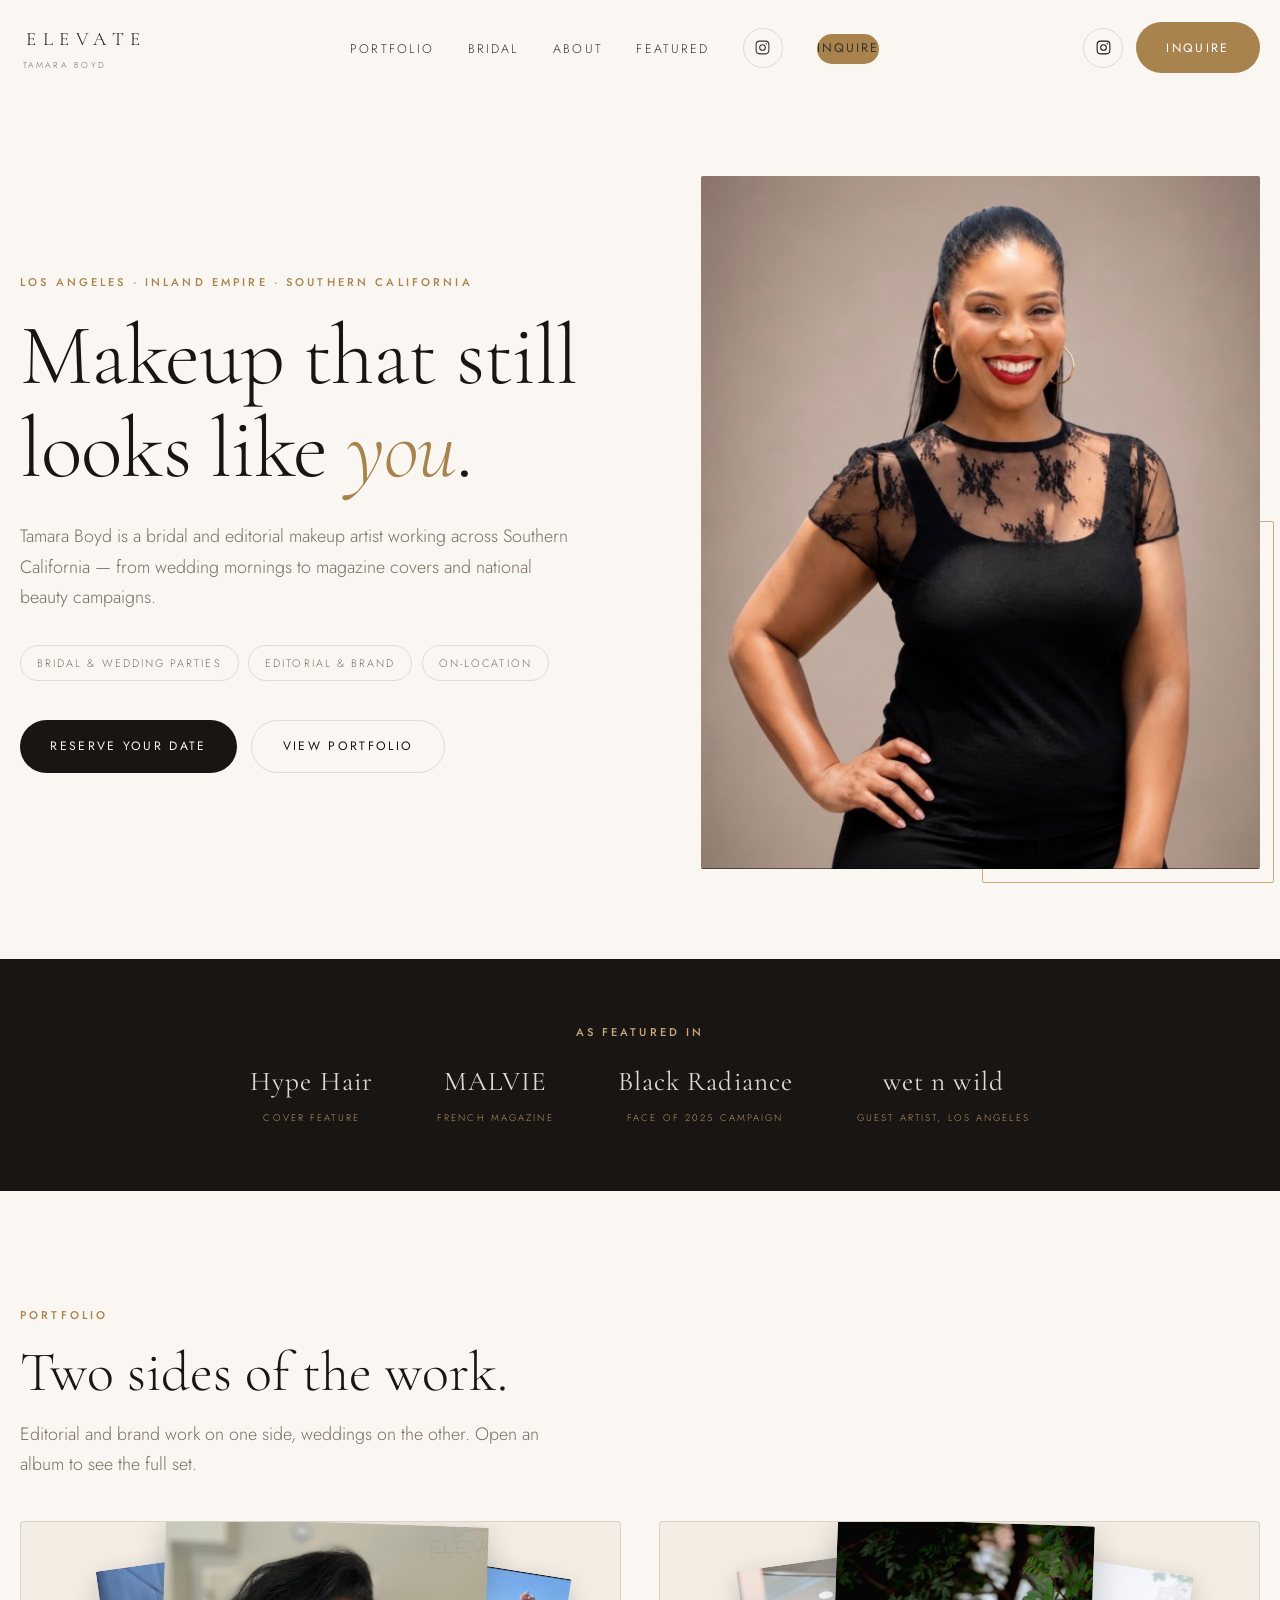
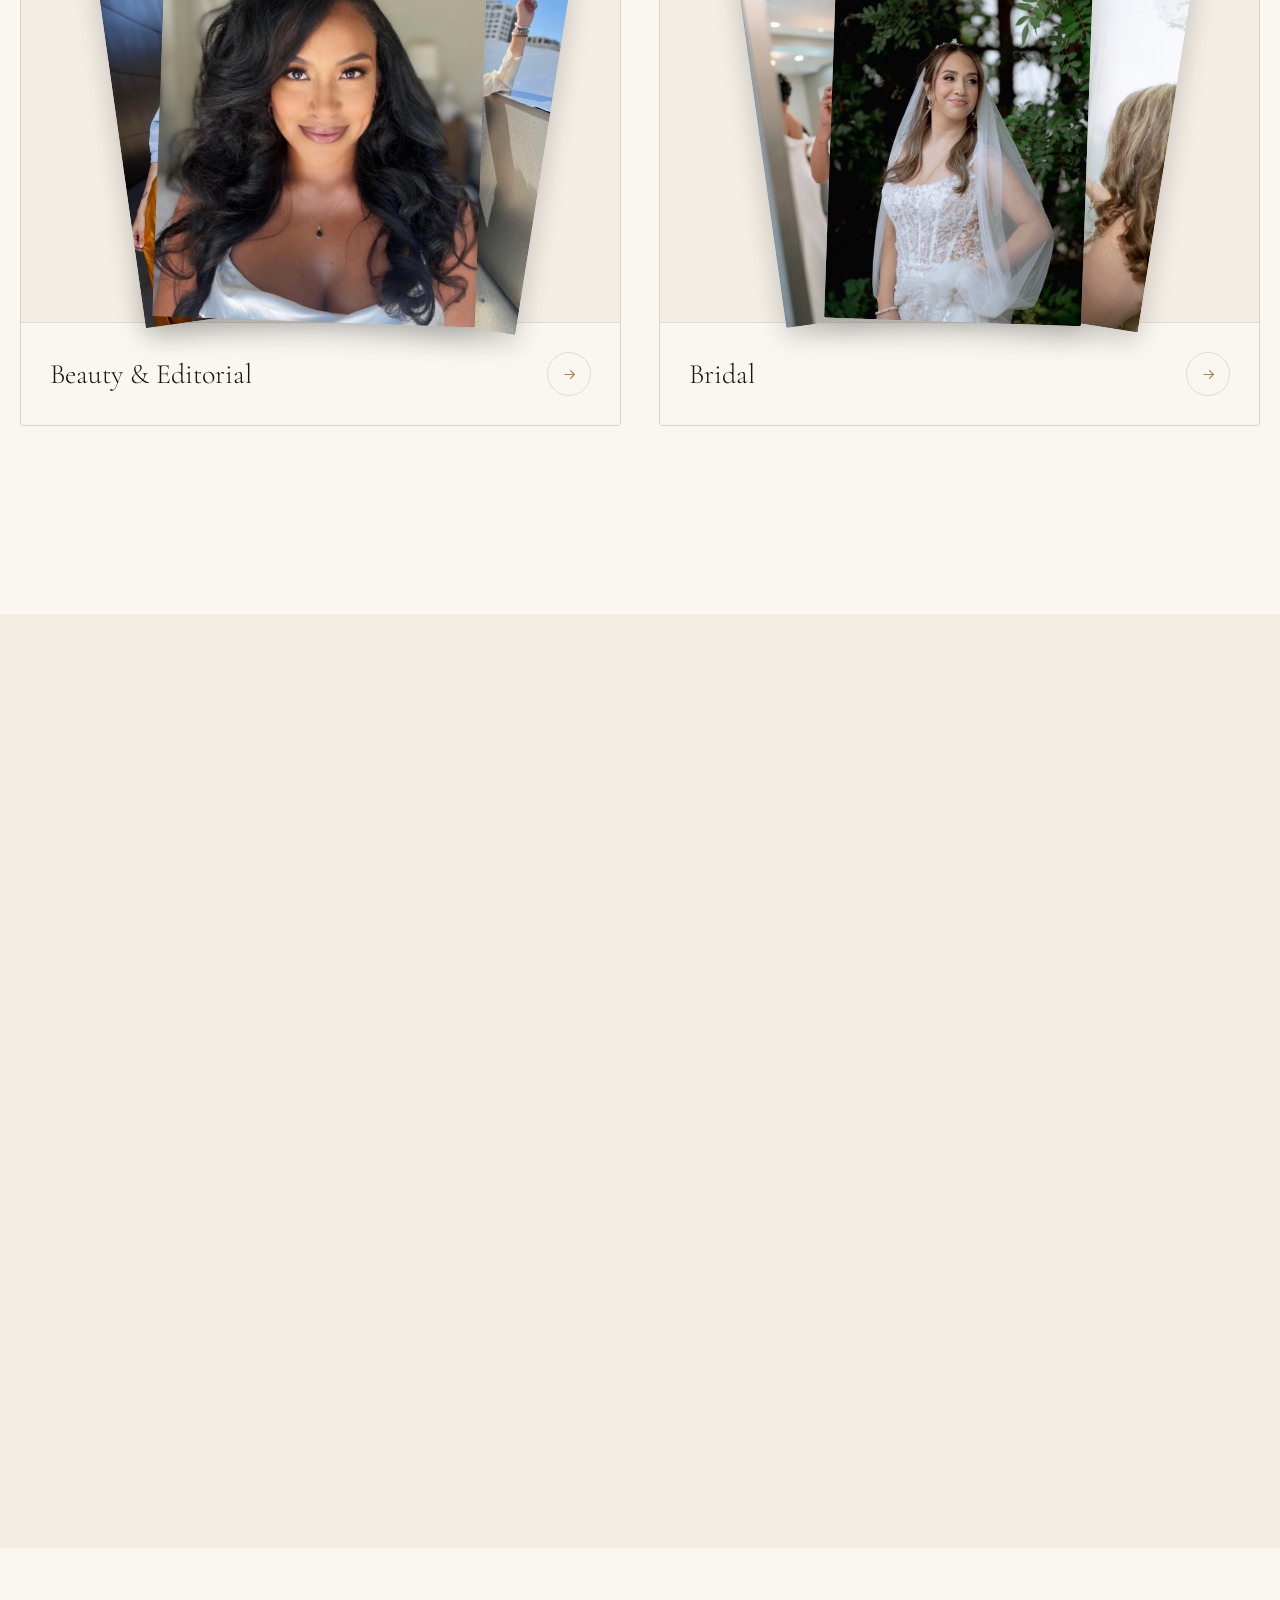
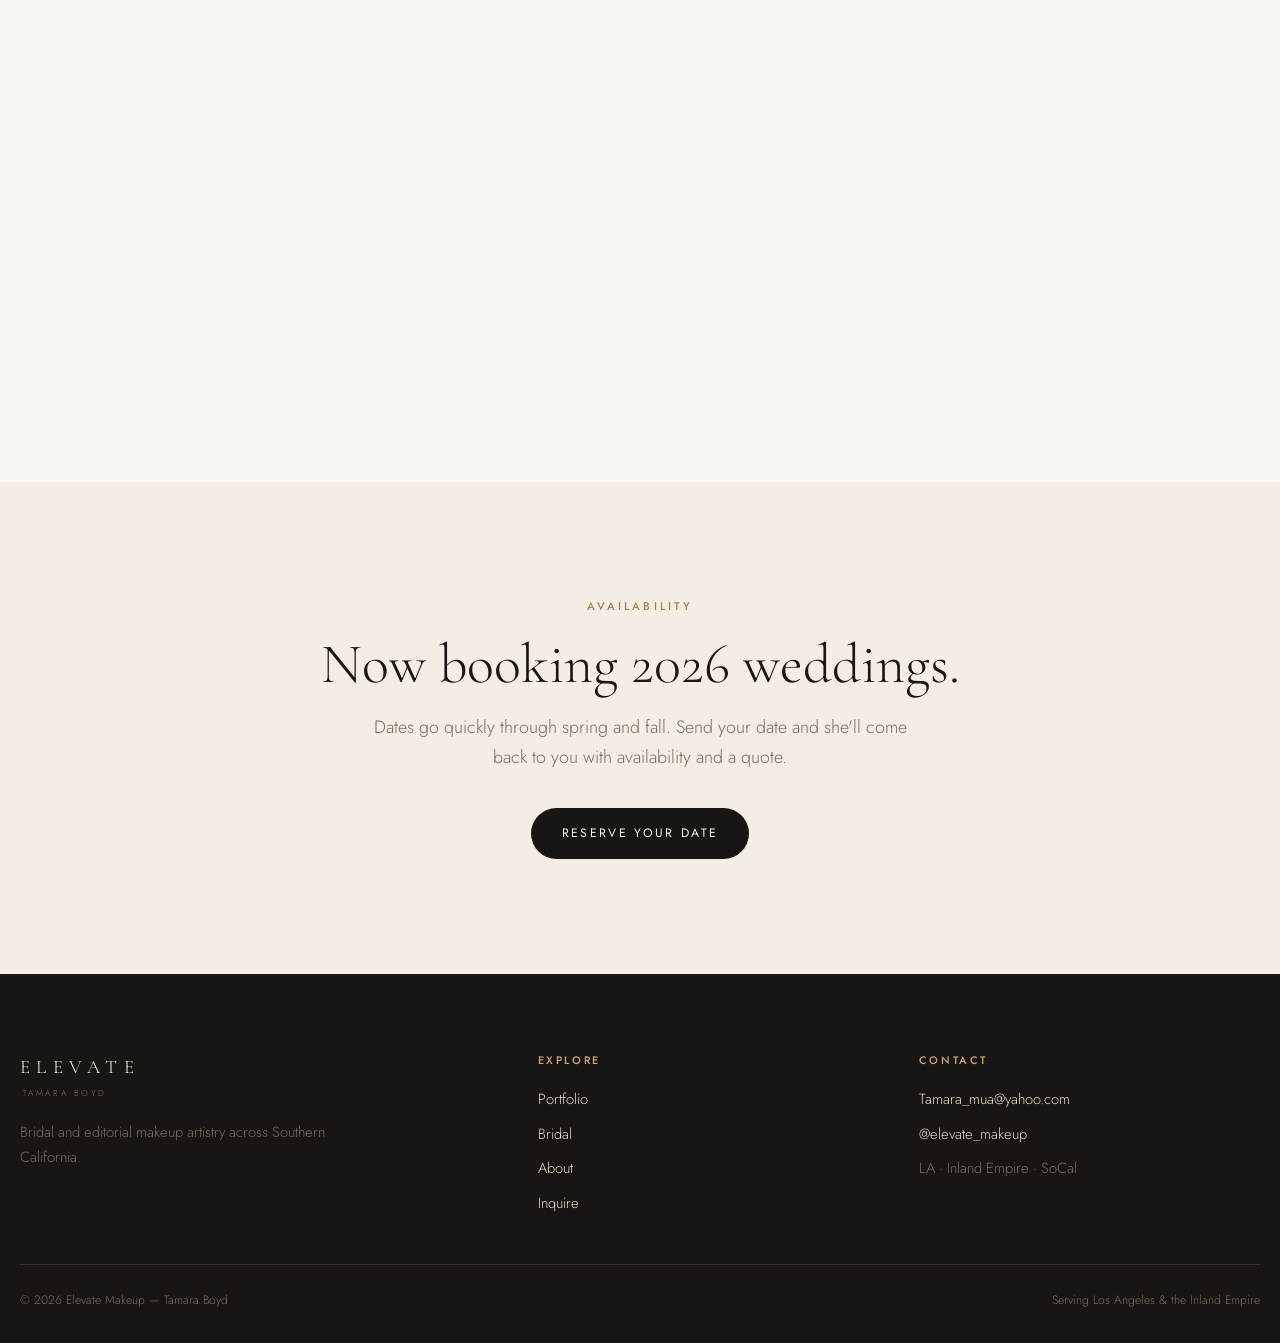
==== docs/index.html @ 7762c219 "Add files via upload" ====
<!DOCTYPE html>
<html lang="en">
<head>
<meta charset="utf-8">
<meta name="viewport" content="width=device-width,initial-scale=1">
<title>Elevate Makeup | Tamara Boyd — Los Angeles & Inland Empire Makeup Artist</title>
<meta name="description" content="Tamara Boyd is a bridal and editorial makeup artist serving Los Angeles, the Inland Empire and Southern California. Featured in Hype Hair and MALVIE. Now booking 2026 brides.">
<link rel="canonical" href="https://elevatemakeup.com/">
<meta property="og:title" content="Elevate Makeup | Tamara Boyd — LA & Inland Empire Makeup Artist">
<meta property="og:description" content="Bridal and editorial makeup across Southern California. Featured in Hype Hair and MALVIE.">
<meta property="og:type" content="website">
<link rel="preconnect" href="https://fonts.googleapis.com">
<link rel="preconnect" href="https://fonts.gstatic.com" crossorigin>
<link href="https://fonts.googleapis.com/css2?family=Cormorant+Garamond:ital,wght@0,300;0,400;1,300;1,400&family=Jost:wght@300;400;500&display=swap" rel="stylesheet">
<link rel="stylesheet" href="assets/styles.css">
<script type="application/ld+json">
{"@context":"https://schema.org","@type":"BeautySalon","name":"Elevate Makeup — Tamara Boyd",
"description":"Bridal and editorial makeup artist serving Los Angeles, the Inland Empire and Southern California.",
"email":"Tamara_mua@yahoo.com",
"areaServed":["Los Angeles","Inland Empire","Orange County","Southern California"],
"sameAs":["https://www.instagram.com/elevate_makeup/"]}
</script>
</head>
<body>

<!-- brush sweeps a circle, then lifts -->
<div id="loader">
  <div class="brush-wrap">
    <svg viewBox="0 0 100 100" aria-hidden="true">
      <circle class="ring-bg" cx="50" cy="50" r="49"></circle>
      <circle class="ring-fg" cx="50" cy="50" r="49"></circle>
    </svg>
    <div class="brush-orbit">
      <svg class="brush" viewBox="0 0 24 64" fill="none" aria-hidden="true">
        <path d="M12 2c3 4 4.6 8 4.6 12 0 3.4-2 5.6-4.6 5.6S7.4 17.4 7.4 14C7.4 10 9 6 12 2z" fill="#A9834E"/>
        <rect x="9.2" y="19" width="5.6" height="6" rx="1" fill="#191512"/>
        <rect x="10" y="25" width="4" height="34" rx="2" fill="#C3B2A0"/>
      </svg>
    </div>
    <div class="loader-word">ELEVATE</div>
  </div>
</div>

<header>
  <div class="wrap nav">
    <a class="brand" href="index.html">Elevate<span>Tamara Boyd</span></a>
    <ul class="nav-links" id="navlinks">
      <li><a href="#work">Portfolio</a></li>
      <li><a href="bridal.html">Bridal</a></li>
      <li><a href="#about">About</a></li>
      <li><a href="#featured">Featured</a></li>
      <li><a class="ig" href="https://www.instagram.com/elevate_makeup/" target="_blank" rel="noopener" aria-label="Instagram — see her reels and latest work">
        <svg width="17" height="17" viewBox="0 0 24 24" stroke-width="1.5"><rect x="3" y="3" width="18" height="18" rx="5"/><circle cx="12" cy="12" r="4"/><circle cx="17.3" cy="6.7" r="1" fill="currentColor" stroke="none"/></svg>
      </a></li>
      <li><a class="btn btn-gold" href="#" data-inquire="">Inquire</a></li>
    </ul>
    <div class="nav-right">
      <a class="ig" href="https://www.instagram.com/elevate_makeup/" target="_blank" rel="noopener" aria-label="Instagram — see her reels and latest work">
        <svg width="17" height="17" viewBox="0 0 24 24" stroke-width="1.5"><rect x="3" y="3" width="18" height="18" rx="5"/><circle cx="12" cy="12" r="4"/><circle cx="17.3" cy="6.7" r="1" fill="currentColor" stroke="none"/></svg>
      </a>
      <a class="btn btn-gold" href="#" data-inquire="">Inquire</a>
    </div>
    <button class="burger" id="burger" aria-label="Menu"><i></i><i></i><i></i></button>
  </div>
</header>

<main>

<section class="hero">
  <div class="wrap hero-grid">
    <div class="rv">
      <p class="eyebrow">Los Angeles · Inland Empire · Southern California</p>
      <h1>Makeup that still<br>looks like <em>you</em>.</h1>
      <p class="lede">Tamara Boyd is a bridal and editorial makeup artist working across
      Southern California — from wedding mornings to magazine covers and national
      beauty campaigns.</p>
      <div class="hero-meta">
        <span class="tag">Bridal &amp; Wedding Parties</span>
        <span class="tag">Editorial &amp; Brand</span>
        <span class="tag">On-Location</span>
      </div>
      <div class="hero-cta">
        <a class="btn" href="#" data-inquire="">Reserve Your Date</a>
        <a class="btn btn-ghost" href="#work">View Portfolio</a>
      </div>
    </div>
    <div class="hero-photo rv">
      <img src="assets/img/tamara.jpg" alt="Tamara Boyd, makeup artist — Los Angeles and Inland Empire">
    </div>
  </div>
</section>

<section class="featured" id="featured">
  <div class="wrap">
    <p class="eyebrow">As Featured In</p>
    <div class="press">
      <div class="press-item"><b>Hype Hair</b><small>Cover Feature</small></div>
      <div class="press-item"><b>MALVIE</b><small>French Magazine</small></div>
      <div class="press-item"><b>Black Radiance</b><small>Face of 2025 Campaign</small></div>
      <div class="press-item"><b>wet n wild</b><small>Guest Artist, Los Angeles</small></div>
    </div>
  </div>
</section>

<section id="work">
  <div class="wrap">
    <p class="eyebrow rv">Portfolio</p>
    <h2 class="rv" style="margin-bottom:1rem">Two sides of the work.</h2>
    <p class="lede rv" style="margin-bottom:2.6rem">Editorial and brand work on one side,
    weddings on the other. Open an album to see the full set.</p>

    <div class="album-cards">
      <a class="album-card rv" data-album="beauty" href="work-beauty.html">
        <div class="fan"></div>
        <div class="album-meta">
          <h3>Beauty &amp; Editorial</h3>
          <span class="album-go">
            <svg width="17" height="17" viewBox="0 0 24 24" fill="none" stroke="currentColor" stroke-width="1.5"><path d="M5 12h14M13 6l6 6-6 6"/></svg>
          </span>
        </div>
      </a>
      <a class="album-card rv" data-album="bridal" href="work-bridal.html">
        <div class="fan"></div>
        <div class="album-meta">
          <h3>Bridal</h3>
          <span class="album-go">
            <svg width="17" height="17" viewBox="0 0 24 24" fill="none" stroke="currentColor" stroke-width="1.5"><path d="M5 12h14M13 6l6 6-6 6"/></svg>
          </span>
        </div>
      </a>
    </div>

    <p class="rv" style="margin-top:2rem;font-size:.86rem;color:var(--muted)">
      More of her day-to-day work, including reels, lives on
      <a href="https://www.instagram.com/elevate_makeup/" target="_blank" rel="noopener" style="color:var(--gold)">@elevate_makeup</a>.
    </p>
  </div>
</section>

<section id="about" style="background:var(--paper)">
  <div class="wrap about-grid">
    <img class="rv" src="assets/img/ed-01.jpg" alt="Tamara Boyd working on set in Los Angeles">
    <div class="rv">
      <p class="eyebrow">About Tamara</p>
      <h2 style="margin-bottom:1.4rem">Twenty years of faces,<br>and still counting.</h2>
      <p>Tamara Boyd has built her career in two worlds at once — the quiet intensity of a
      wedding morning, and the pace of a national beauty set. That range is the point.
      A bride gets an artist who has worked under studio lights for brands that
      photograph skin for a living.</p>
      <p>Her work has appeared on the cover of <em>Hype Hair</em>, across two editorials in
      <em>MALVIE French Magazine</em>, and in the Black Radiance Face of 2025 campaign.
      She works on location throughout Los Angeles, the Inland Empire and the wider
      Southern California area.</p>
      <div class="stat-row">
        <div class="stat"><b>3</b><span>Magazine Features</span></div>
        <div class="stat"><b>SoCal</b><span>On-Location</span></div>
        <div class="stat"><b>2026</b><span>Now Booking</span></div>
      </div>
    </div>
  </div>
</section>

<section>
  <div class="wrap">
    <p class="eyebrow rv">How It Works</p>
    <h2 class="rv" style="margin-bottom:3rem">Simple from the first message.</h2>
    <div class="steps">
      <div class="step rv"><b>01</b><h3>Reserve your date</h3>
        <p>Tell her the date, the location and how many faces. Takes about a minute.</p></div>
      <div class="step rv"><b>02</b><h3>Get a custom quote</h3>
        <p>Every booking is priced to the day — party size, start time and travel all matter.</p></div>
      <div class="step rv"><b>03</b><h3>Lock it in</h3>
        <p>A signed agreement and deposit hold the date. Trials are booked separately.</p></div>
    </div>
  </div>
</section>

<section class="band">
  <div class="wrap">
    <p class="eyebrow rv">Availability</p>
    <h2 class="rv">Now booking 2026 weddings.</h2>
    <p class="lede rv">Dates go quickly through spring and fall. Send your date and
    she'll come back to you with availability and a quote.</p>
    <a class="btn rv" href="#" data-inquire="">Reserve Your Date</a>
  </div>
</section>

</main>

<footer>
  <div class="wrap">
    <div class="foot">
      <div>
        <a class="brand" href="index.html">Elevate<span>Tamara Boyd</span></a>
        <p style="color:var(--muted);margin-top:1.2rem;max-width:34ch;font-size:.92rem">
          Bridal and editorial makeup artistry across Southern California.</p>
      </div>
      <div>
        <h4>Explore</h4>
        <ul>
          <li><a href="#work">Portfolio</a></li>
          <li><a href="bridal.html">Bridal</a></li>
          <li><a href="#about">About</a></li>
          <li><a href="#" data-inquire="">Inquire</a></li>
        </ul>
      </div>
      <div>
        <h4>Contact</h4>
        <ul>
          <li><a href="mailto:Tamara_mua@yahoo.com">Tamara_mua@yahoo.com</a></li>
          <li><a href="https://www.instagram.com/elevate_makeup/" target="_blank" rel="noopener">@elevate_makeup</a></li>
          <li style="color:var(--muted)">LA · Inland Empire · SoCal</li>
        </ul>
      </div>
    </div>
    <div class="foot-base">
      <span>&copy; <span id="yr"></span> Elevate Makeup — Tamara Boyd</span>
      <span>Serving Los Angeles &amp; the Inland Empire</span>
    </div>
  </div>
</footer>

<!-- ---------------------------------------------- inquiry -->
<div class="modal" id="inq" role="dialog" aria-label="Inquiry">
  <div class="modal-bg" id="inq-bg"></div>
  <div class="modal-card">
    <button class="modal-x" id="inq-x" aria-label="Close">
      <svg width="16" height="16" viewBox="0 0 24 24" fill="none" stroke="currentColor" stroke-width="1.6"><path d="M18 6 6 18M6 6l12 12"/></svg>
    </button>

    <div class="inq-step" data-step="1">
      <div class="step-tag">Step 1 of 2<i></i></div>
      <h2>Reserve your date.</h2>
      <p class="lede">Tell her what you need and when. She'll come back with availability
      and a quote built for your day.</p>

      <div class="field">
        <label>
          <svg width="14" height="14" viewBox="0 0 24 24" fill="none" stroke-width="1.6"><path d="M12 3l2.2 5.6L20 9.8l-4 4.1.9 5.9L12 17l-4.9 2.8.9-5.9-4-4.1 5.8-1.2z"/></svg>
          What are we creating?
        </label>
        <div class="chips-grid" id="svc">
          <button class="chip-card" data-v="Bridal"><b>Bridal</b><small>Just the bride</small></button>
          <button class="chip-card" data-v="Bridal Party"><b>Bridal Party</b><small>Bride + party</small></button>
          <button class="chip-card" data-v="Editorial / Brand"><b>Editorial</b><small>Brand or campaign</small></button>
          <button class="chip-card" data-v="Photoshoot"><b>Photoshoot</b><small>Portrait or headshot</small></button>
          <button class="chip-card" data-v="Event"><b>Event</b><small>Special occasion</small></button>
          <button class="chip-card" data-v="Lesson"><b>Lesson</b><small>One-on-one</small></button>
        </div>
        <div class="err" id="e1">Pick one so she knows what to quote.</div>
      </div>

      <div class="field">
        <label>
          <svg width="14" height="14" viewBox="0 0 24 24" fill="none" stroke-width="1.6"><circle cx="9" cy="8" r="3.2"/><path d="M3 20c0-3.3 2.7-5.5 6-5.5s6 2.2 6 5.5M17 11.5a3 3 0 100-6M18 20c0-2.3-.9-4-2.4-5"/></svg>
          How many faces?
        </label>
        <div class="chips" id="faces">
          <button class="chip" data-v="Just me">Just me</button>
          <button class="chip" data-v="2–3">2–3</button>
          <button class="chip" data-v="4–6">4–6</button>
          <button class="chip" data-v="7–10">7–10</button>
          <button class="chip" data-v="10+">10+</button>
        </div>
      </div>

      <div class="two field">
        <div>
          <span class="sub-label">Date</span>
          <input type="date" id="f-date">
        </div>
        <div>
          <span class="sub-label">Location or venue</span>
          <input type="text" id="f-where" placeholder="Riverside, CA">
        </div>
      </div>

      <button class="btn" id="inq-next">Continue to Details
        <svg width="15" height="15" viewBox="0 0 24 24" fill="none" stroke="currentColor" stroke-width="1.6"><path d="M5 12h14M13 6l6 6-6 6"/></svg>
      </button>
    </div>

    <div class="inq-step" data-step="2" hidden>
      <div class="step-tag">Step 2 of 2<i></i></div>
      <h2>How does she reach you?</h2>
      <p class="lede" id="recap" style="color:var(--gold)"></p>

      <div class="two field">
        <div><span class="sub-label">Your name</span><input type="text" id="f-name" placeholder="Jackie Alvarez"></div>
        <div><span class="sub-label">Email</span><input type="email" id="f-email" placeholder="you@email.com"></div>
      </div>
      <div class="two field">
        <div><span class="sub-label">Phone</span><input type="tel" id="f-phone" placeholder="Best number to reach you"></div>
        <div><span class="sub-label">How'd you find her?</span><input type="text" id="f-src" placeholder="Instagram, a friend, Google…"></div>
      </div>
      <div class="field">
        <span class="sub-label">Anything else she should know?</span>
        <textarea id="f-msg" placeholder="Getting-ready location, start time, the look you're after…"></textarea>
      </div>
      <div class="err" id="e2">Name and email, then she can get back to you.</div>
      <div class="modal-foot">
        <button class="btn btn-ghost" id="inq-back">Back</button>
        <button class="btn" id="inq-send">Send Inquiry
          <svg width="15" height="15" viewBox="0 0 24 24" fill="none" stroke="currentColor" stroke-width="1.6"><path d="M22 2 11 13M22 2l-7 20-4-9-9-4z"/></svg>
        </button>
      </div>
    </div>

    <div class="inq-step sent" data-step="3" hidden>
      <svg width="46" height="46" viewBox="0 0 24 24" fill="none" stroke-width="1.2"><circle cx="12" cy="12" r="10"/><path d="M8 12.5l2.6 2.6L16 9.5"/></svg>
      <h2>On its way.</h2>
      <p class="lede" style="margin-inline:auto">Your email app should have opened with everything
      filled in — just hit send. If it didn't, write her at
      <a href="mailto:Tamara_mua@yahoo.com" style="color:var(--gold)">Tamara_mua@yahoo.com</a>.</p>
    </div>
  </div>
</div>

<script src="assets/app.js"></script>
</body>
</html>
---- docs/assets/styles.css ----
/* =========================================================
   ELEVATE MAKEUP — Tamara Boyd
   Warm neutral editorial. The photography is the loudest
   thing on the page; everything else stays quiet.
   ========================================================= */

:root{
  --cream:#FAF7F2;
  --paper:#F3EDE4;
  --sand:#E7DCCD;
  --taupe:#C3B2A0;
  --ink:#191512;
  --ink-soft:#3A322C;
  --muted:#7A6E63;
  --gold:#A9834E;
  --gold-soft:#C9A879;
  --line:rgba(25,21,18,.12);

  --serif:"Cormorant Garamond",Georgia,serif;
  --sans:"Jost","Helvetica Neue",Arial,sans-serif;

  --wrap:1240px;
  --ease:cubic-bezier(.22,.61,.36,1);
}

*{box-sizing:border-box}
html{scroll-behavior:smooth;-webkit-text-size-adjust:100%}
body{
  margin:0;background:var(--cream);color:var(--ink);
  font-family:var(--sans);font-weight:300;font-size:17px;line-height:1.7;
  -webkit-font-smoothing:antialiased;overflow-x:hidden;
}
body.locked{overflow:hidden}
img{max-width:100%;display:block}
a{color:inherit;text-decoration:none}
button{font-family:inherit;cursor:pointer;border:0;background:none;color:inherit}

.wrap{width:min(100% - 2.5rem,var(--wrap));margin-inline:auto}
.eyebrow{
  font-size:.7rem;letter-spacing:.28em;text-transform:uppercase;
  color:var(--gold);font-weight:500;margin:0 0 1.1rem;
}
h1,h2,h3{font-family:var(--serif);font-weight:300;line-height:1.08;margin:0}
h1{font-size:clamp(2.9rem,7vw,5.4rem);letter-spacing:-.01em}
h2{font-size:clamp(2.1rem,4.6vw,3.5rem)}
h3{font-size:clamp(1.3rem,2.2vw,1.75rem)}
p{margin:0 0 1.1rem;color:var(--ink-soft)}
.lede{font-size:1.12rem;color:var(--muted);max-width:56ch}
section{padding:clamp(4.5rem,9vw,8rem) 0}

/* ---------------------------------------------- brush loader */
#loader{
  position:fixed;inset:0;z-index:9999;background:var(--cream);
  display:grid;place-items:center;transition:opacity .7s var(--ease),visibility .7s;
}
#loader.done{opacity:0;visibility:hidden}
.brush-wrap{width:150px;height:150px;position:relative}
.brush-wrap svg{width:100%;height:100%;transform:rotate(-90deg)}
.ring-bg{fill:none;stroke:var(--sand);stroke-width:1.5}
.ring-fg{
  fill:none;stroke:var(--gold);stroke-width:1.5;stroke-linecap:round;
  stroke-dasharray:308;stroke-dashoffset:308;
  animation:sweep 1.9s var(--ease) forwards;
}
@keyframes sweep{to{stroke-dashoffset:0}}
/* the brush rides the tip of the arc as it draws */
.brush-orbit{
  position:absolute;inset:0;animation:orbit 1.9s var(--ease) forwards;
}
@keyframes orbit{from{transform:rotate(0)}to{transform:rotate(360deg)}}
.brush{
  position:absolute;top:-13px;left:50%;width:26px;margin-left:-13px;
  transform-origin:50% 88px;
}
.loader-word{
  position:absolute;inset:0;display:grid;place-items:center;
  font-family:var(--serif);font-size:1.05rem;letter-spacing:.42em;
  text-indent:.42em;color:var(--ink);opacity:0;
  animation:fadeIn .9s .5s var(--ease) forwards;
}
@keyframes fadeIn{to{opacity:1}}

/* ---------------------------------------------- nav */
header{
  position:fixed;inset:0 0 auto;z-index:900;
  padding:1.4rem 0;transition:background .4s,padding .4s,box-shadow .4s;
}
header.stuck{
  background:rgba(250,247,242,.93);backdrop-filter:blur(14px);
  padding:.85rem 0;box-shadow:0 1px 0 var(--line);
}
.nav{display:flex;align-items:center;justify-content:space-between;gap:2rem}
.brand{
  font-family:var(--serif);font-size:1.18rem;letter-spacing:.34em;
  text-indent:.34em;text-transform:uppercase;white-space:nowrap;
}
.brand span{display:block;font-family:var(--sans);font-size:.54rem;
  letter-spacing:.3em;text-indent:.3em;color:var(--muted);margin-top:.18rem}
.nav-links{display:flex;align-items:center;gap:2.1rem;list-style:none;margin:0;padding:0}
.nav-links a{
  font-size:.78rem;letter-spacing:.17em;text-transform:uppercase;color:var(--ink-soft);
  position:relative;padding:.25rem 0;transition:color .3s;
}
.nav-links a::after{
  content:"";position:absolute;left:0;bottom:0;width:0;height:1px;
  background:var(--gold);transition:width .35s var(--ease);
}
.nav-links a:hover{color:var(--gold)}
.nav-links a:hover::after{width:100%}

.btn{
  display:inline-flex;align-items:center;gap:.6rem;
  padding:.95rem 1.9rem;border-radius:999px;
  font-size:.76rem;letter-spacing:.19em;text-transform:uppercase;font-weight:400;
  background:var(--ink);color:var(--cream);
  transition:background .35s,transform .35s var(--ease),box-shadow .35s;
}
.btn:hover{background:var(--gold);transform:translateY(-2px);
  box-shadow:0 12px 28px rgba(169,131,78,.28)}
.btn-ghost{background:transparent;color:var(--ink);border:1px solid var(--line)}
.btn-ghost:hover{background:var(--ink);color:var(--cream);border-color:var(--ink)}
/* the nav Inquire disappeared against the cream header -- gold so it reads
   as the one thing to click up there */
.btn-gold{background:var(--gold);color:#fff}
.btn-gold:hover{background:var(--ink);color:var(--cream)}

.burger{display:none;width:44px;height:44px;position:relative;z-index:960}
.burger i{
  position:absolute;left:11px;width:22px;height:1.5px;background:var(--ink);
  transition:transform .4s var(--ease),opacity .25s;
}
.burger i:nth-child(1){top:17px}
.burger i:nth-child(2){top:23px}
.burger i:nth-child(3){top:29px}
.burger.open i:nth-child(1){transform:translateY(6px) rotate(45deg)}
.burger.open i:nth-child(2){opacity:0}
.burger.open i:nth-child(3){transform:translateY(-6px) rotate(-45deg)}

/* ---------------------------------------------- hero */
.hero{padding:clamp(8rem,15vw,11rem) 0 clamp(3.5rem,7vw,6rem);position:relative}
.hero-grid{display:grid;grid-template-columns:1.05fr .95fr;gap:clamp(2rem,5vw,4.5rem);align-items:center}
.hero h1{margin-bottom:1.6rem}
.hero h1 em{font-style:italic;color:var(--gold)}
.hero-meta{
  display:flex;flex-wrap:wrap;gap:.6rem;margin:2rem 0 2.4rem;
}
.tag{
  font-size:.68rem;letter-spacing:.19em;text-transform:uppercase;
  padding:.5rem 1rem;border:1px solid var(--line);border-radius:999px;color:var(--muted);
}
.hero-cta{display:flex;flex-wrap:wrap;gap:.9rem}
.hero-photo{position:relative}
/* no forced aspect-ratio -- a 4/5 box was cropping Tamara off her own hero */
.hero-photo img{width:100%;height:auto;display:block;border-radius:2px}
.hero-photo::after{
  content:"";position:absolute;inset:auto -14px -14px auto;width:52%;height:52%;
  border:1px solid var(--gold-soft);border-radius:2px;z-index:-1;
}
.ph{
  display:grid;place-items:center;background:var(--paper);
  border:1px dashed var(--taupe);aspect-ratio:4/5;
  color:var(--muted);font-size:.72rem;letter-spacing:.2em;text-transform:uppercase;
  text-align:center;padding:2rem;
}

/* ---------------------------------------------- featured strip */
.featured{background:var(--ink);color:var(--cream);padding:clamp(3rem,5vw,4.2rem) 0}
.featured .eyebrow{color:var(--gold-soft);text-align:center}
.press{
  display:flex;flex-wrap:wrap;align-items:center;justify-content:center;
  gap:clamp(1.8rem,5vw,4.5rem);
}
.press-item{text-align:center;opacity:.88;transition:opacity .3s}
.press-item:hover{opacity:1}
.press-item b{
  display:block;font-family:var(--serif);font-size:clamp(1.15rem,2.2vw,1.7rem);
  font-weight:400;letter-spacing:.04em;
}
.press-item small{
  display:block;font-size:.6rem;letter-spacing:.22em;text-transform:uppercase;
  color:var(--gold-soft);margin-top:.3rem;
}

/* ---------------------------------------------- albums
   Masonry, not a grid of forced 4:5 crops. Every frame keeps the shape it
   was shot in -- a full-length bride and a tight beauty close-up should not
   be squeezed into the same box. */
/* Two album cards. Each shows three real prints fanned out, uncropped, and
   opens the whole set. A single cover image always cropped somebody's head
   off, which is what kept looking wrong. */
.album-cards{display:grid;grid-template-columns:1fr 1fr;gap:clamp(1.2rem,3vw,2.6rem)}
.album-card{
  display:block;width:100%;text-align:left;padding:0;
  background:var(--paper);border:1px solid var(--line);border-radius:4px;
  overflow:hidden;cursor:pointer;transition:transform .5s var(--ease),box-shadow .5s var(--ease);
}
.album-card:hover{transform:translateY(-5px);box-shadow:0 24px 50px rgba(25,21,18,.13)}
.fan{
  position:relative;height:clamp(270px,32vw,400px);
  display:grid;place-items:center;padding:clamp(1.6rem,3vw,2.4rem) 0;
}
.fan img{
  position:absolute;height:100%;width:auto;border-radius:2px;
  box-shadow:0 10px 30px rgba(25,21,18,.22);
  transition:transform .6s var(--ease);background:#fff;
}
.fan img:nth-child(1){transform:rotate(-8deg) translateX(-30%) scale(.9);z-index:1}
.fan img:nth-child(2){transform:rotate(2deg) scale(1);z-index:3}
.fan img:nth-child(3){transform:rotate(9deg) translateX(30%) scale(.9);z-index:2}
.album-card:hover .fan img:nth-child(1){transform:rotate(-12deg) translateX(-46%) scale(.92)}
.album-card:hover .fan img:nth-child(2){transform:rotate(0deg) scale(1.04)}
.album-card:hover .fan img:nth-child(3){transform:rotate(13deg) translateX(46%) scale(.92)}
.album-meta{
  padding:clamp(1.2rem,2.4vw,1.8rem);border-top:1px solid var(--line);
  background:var(--cream);display:flex;align-items:center;justify-content:space-between;gap:1rem;
}
.album-meta h3{margin:0}
.album-go{
  flex:0 0 auto;width:44px;height:44px;border-radius:50%;display:grid;place-items:center;
  border:1px solid var(--line);color:var(--gold);transition:all .4s var(--ease);
}
.album-card:hover .album-go{background:var(--gold);color:#fff;border-color:var(--gold)}

/* gallery pages — her work laid out plainly. Nothing here is clickable;
   it's meant to read as a portfolio page, not a file browser. */
.masonry{column-count:3;column-gap:clamp(10px,1.4vw,18px)}
.masonry figure{
  break-inside:avoid;margin:0 0 clamp(10px,1.4vw,18px);
  border-radius:2px;overflow:hidden;background:var(--paper);
}
.masonry img{width:100%;height:auto;display:block}
.page-head{padding:clamp(8rem,14vw,10.5rem) 0 clamp(2rem,4vw,3rem)}
.back-link{
  display:inline-flex;align-items:center;gap:.55rem;margin-top:2rem;
  font-size:.74rem;letter-spacing:.19em;text-transform:uppercase;color:var(--muted);
  transition:color .3s;
}
.back-link:hover{color:var(--gold)}

/* instagram pill in the nav */
.ig{
  width:40px;height:40px;flex:0 0 auto;border-radius:50%;
  display:grid;place-items:center;border:1px solid var(--line);color:var(--ink);
  transition:all .35s var(--ease);
}
.ig:hover{background:var(--ink);color:var(--cream);border-color:var(--ink);transform:translateY(-2px)}
.ig svg{stroke:currentColor;fill:none}
.nav-right{display:flex;align-items:center;gap:.8rem}

/* ---------------------------------------------- about */
.about-grid{display:grid;grid-template-columns:.9fr 1.1fr;gap:clamp(2rem,5vw,4.5rem);align-items:center}
.about-grid img{width:100%;height:auto;display:block;border-radius:2px}
.stat-row{display:flex;gap:clamp(1.5rem,4vw,3rem);margin-top:2.2rem;flex-wrap:wrap}
.stat b{display:block;font-family:var(--serif);font-size:2.1rem;line-height:1;color:var(--gold)}
.stat span{font-size:.68rem;letter-spacing:.19em;text-transform:uppercase;color:var(--muted)}

/* ---------------------------------------------- steps */
.steps{display:grid;grid-template-columns:repeat(3,1fr);gap:clamp(1.5rem,3vw,2.6rem)}
.step{padding-top:1.6rem;border-top:1px solid var(--line)}
.step b{
  display:block;font-family:var(--serif);font-size:1.9rem;color:var(--gold-soft);
  line-height:1;margin-bottom:.7rem;
}
.step h3{margin-bottom:.5rem}
.step p{font-size:.95rem;margin:0}

.incl{display:grid;grid-template-columns:repeat(2,1fr);gap:1rem 2.4rem;list-style:none;padding:0;margin:0}
.incl li{
  display:flex;gap:.85rem;align-items:flex-start;padding-bottom:1rem;
  border-bottom:1px solid var(--line);color:var(--ink-soft);font-size:.98rem;
}
.incl svg{flex:0 0 auto;margin-top:.35rem;stroke:var(--gold)}

/* ---------------------------------------------- cta band */
.band{background:var(--paper);text-align:center}
.band h2{margin-bottom:1.1rem}
.band .lede{margin:0 auto 2.2rem}

/* ---------------------------------------------- footer */
footer{background:var(--ink);color:var(--sand);padding:clamp(3.5rem,6vw,5rem) 0 2rem}
.foot{display:grid;grid-template-columns:1.4fr 1fr 1fr;gap:2.5rem}
footer .brand{color:var(--cream)}
footer a:hover{color:var(--gold-soft)}
.foot h4{
  font-size:.68rem;letter-spacing:.24em;text-transform:uppercase;
  color:var(--gold-soft);margin:0 0 1.1rem;font-weight:500;
}
.foot ul{list-style:none;margin:0;padding:0;display:grid;gap:.6rem;font-size:.92rem}
.foot-base{
  margin-top:3rem;padding-top:1.6rem;border-top:1px solid rgba(250,247,242,.13);
  display:flex;justify-content:space-between;gap:1rem;flex-wrap:wrap;
  font-size:.76rem;color:var(--muted);
}

/* ---------------------------------------------- lightbox */
.lb{
  position:fixed;inset:0;z-index:1000;background:rgba(16,13,11,.97);
  opacity:0;visibility:hidden;transition:opacity .4s var(--ease),visibility .4s;
  display:grid;grid-template-rows:auto 1fr auto;
}
.lb.open{opacity:1;visibility:visible}
.lb-top{display:flex;justify-content:space-between;align-items:center;padding:1.4rem clamp(1rem,3vw,2.5rem);color:var(--sand)}
.lb-title{font-family:var(--serif);font-size:1.15rem;letter-spacing:.18em;text-transform:uppercase}
.lb-count{font-size:.78rem;letter-spacing:.16em;color:var(--muted)}
.lb-stage{position:relative;display:grid;place-items:center;padding:0 clamp(1rem,6vw,5rem);min-height:0}
.lb-stage img{max-width:100%;max-height:100%;object-fit:contain;border-radius:2px}
.lb-nav{
  position:absolute;top:50%;transform:translateY(-50%);
  width:52px;height:52px;border-radius:50%;display:grid;place-items:center;
  background:rgba(250,247,242,.1);color:var(--cream);transition:background .3s;
}
.lb-nav:hover{background:var(--gold)}
.lb-prev{left:clamp(.5rem,2vw,1.6rem)}
.lb-next{right:clamp(.5rem,2vw,1.6rem)}
.lb-close{width:44px;height:44px;border-radius:50%;display:grid;place-items:center;
  background:rgba(250,247,242,.1);color:var(--cream);transition:background .3s}
.lb-close:hover{background:var(--gold)}
.lb-film{display:flex;gap:.5rem;overflow-x:auto;padding:1.2rem clamp(1rem,3vw,2.5rem);scrollbar-width:none}
.lb-film::-webkit-scrollbar{display:none}
.lb-film img{
  width:62px;height:78px;object-fit:cover;opacity:.4;cursor:pointer;
  transition:opacity .3s;border-radius:2px;flex:0 0 auto;
}
.lb-film img.on{opacity:1;outline:1px solid var(--gold)}

/* ---------------------------------------------- inquiry modal */
.modal{
  position:fixed;inset:0;z-index:1100;display:grid;place-items:center;
  padding:1.2rem;opacity:0;visibility:hidden;transition:opacity .4s var(--ease),visibility .4s;
}
.modal.open{opacity:1;visibility:visible}
.modal-bg{position:absolute;inset:0;background:rgba(16,13,11,.6);backdrop-filter:blur(6px)}
.modal-card{
  position:relative;width:min(100%,640px);max-height:92vh;overflow-y:auto;
  background:var(--cream);border-radius:14px;padding:clamp(1.6rem,4vw,2.8rem);
  box-shadow:0 40px 90px rgba(16,13,11,.4);
  transform:translateY(18px) scale(.985);transition:transform .45s var(--ease);
}
.modal.open .modal-card{transform:none}
.modal-x{
  position:absolute;top:1.1rem;right:1.1rem;width:38px;height:38px;border-radius:50%;
  display:grid;place-items:center;background:var(--paper);transition:background .3s,transform .3s;
}
.modal-x:hover{background:var(--sand);transform:rotate(90deg)}
.step-tag{
  font-size:.66rem;letter-spacing:.26em;text-transform:uppercase;color:var(--gold);
  font-weight:500;margin-bottom:.9rem;display:flex;align-items:center;gap:.6rem;
}
.step-tag i{flex:1;height:1px;background:var(--line);max-width:70px}
.modal h2{font-size:clamp(1.7rem,3.4vw,2.4rem);margin-bottom:.6rem}
.modal .lede{font-size:.98rem;margin-bottom:1.8rem}

.field{margin-bottom:1.5rem}
.field > label{
  display:flex;align-items:center;gap:.55rem;
  font-size:.68rem;letter-spacing:.2em;text-transform:uppercase;
  color:var(--gold);font-weight:500;margin-bottom:.85rem;
}
.field > label svg{stroke:var(--gold)}

/* chip selectors — this is the part that replaces a boring <select> */
.chips{display:flex;flex-wrap:wrap;gap:.6rem}
.chip{
  padding:.72rem 1.15rem;border:1px solid var(--line);border-radius:999px;
  font-size:.83rem;color:var(--ink-soft);background:var(--cream);
  transition:all .3s var(--ease);
}
.chip:hover{border-color:var(--gold-soft);color:var(--ink)}
.chip.on{background:var(--ink);border-color:var(--ink);color:var(--cream)}

.chips-grid{display:grid;grid-template-columns:repeat(auto-fit,minmax(140px,1fr));gap:.6rem}
.chip-card{
  padding:1rem;border:1px solid var(--line);border-radius:10px;text-align:left;
  transition:all .3s var(--ease);background:var(--cream);
}
.chip-card:hover{border-color:var(--gold-soft);transform:translateY(-2px)}
.chip-card.on{border-color:var(--gold);background:#fff;box-shadow:0 8px 22px rgba(169,131,78,.14)}
.chip-card b{display:block;font-size:.92rem;font-weight:400;margin-bottom:.2rem}
.chip-card small{font-size:.72rem;color:var(--muted)}

input[type=text],input[type=email],input[type=tel],input[type=date],textarea{
  width:100%;padding:.9rem 1.05rem;border:1px solid var(--line);border-radius:9px;
  background:#fff;font-family:inherit;font-size:.95rem;color:var(--ink);
  transition:border-color .3s,box-shadow .3s;
}
input:focus,textarea:focus{
  outline:none;border-color:var(--gold-soft);box-shadow:0 0 0 3px rgba(169,131,78,.12);
}
textarea{resize:vertical;min-height:104px}
.two{display:grid;grid-template-columns:1fr 1fr;gap:1rem}
.sub-label{font-size:.8rem;color:var(--muted);margin-bottom:.4rem;display:block}
.modal .btn{width:100%;justify-content:center;padding:1.1rem}
.modal-foot{display:flex;gap:.8rem;margin-top:.4rem}
.modal-foot .btn-ghost{width:auto;flex:0 0 auto;padding:1.1rem 1.6rem}
.err{color:#B4453A;font-size:.82rem;margin-top:.6rem;display:none}
.err.show{display:block}
.sent{text-align:center;padding:2rem 0}
.sent svg{stroke:var(--gold);margin:0 auto 1.2rem}

/* ---------------------------------------------- reveal */
.rv{opacity:0;transform:translateY(26px);transition:opacity .9s var(--ease),transform .9s var(--ease)}
.rv.in{opacity:1;transform:none}

/* ---------------------------------------------- responsive */
@media(max-width:900px){
  .hero-grid,.about-grid,.foot{grid-template-columns:1fr}
  .hero-photo{order:-1;max-width:420px}
  .steps{grid-template-columns:1fr}
  .incl{grid-template-columns:1fr}
  .album-cards{grid-template-columns:1fr}
  .masonry{column-count:2}
  .two{grid-template-columns:1fr}
  .burger{display:block}
  .nav-links{
    position:fixed;inset:0;background:var(--cream);
    flex-direction:column;justify-content:center;gap:1.8rem;
    transform:translateX(100%);transition:transform .5s var(--ease);
    padding:5rem 2rem 2rem;overflow-y:auto;
  }
  .nav-links.open{transform:none}
  .nav-links a{font-size:1.05rem;letter-spacing:.14em}
  .nav-links .btn{margin-top:.6rem}
  /* the desktop cluster would otherwise sit under the burger */
  .nav-right{display:none}
}
@media(max-width:520px){
  body{font-size:16px}
  .lb-film img{width:48px;height:60px}
}
@media(prefers-reduced-motion:reduce){
  *{animation-duration:.01ms !important;transition-duration:.01ms !important}
  html{scroll-behavior:auto}
}
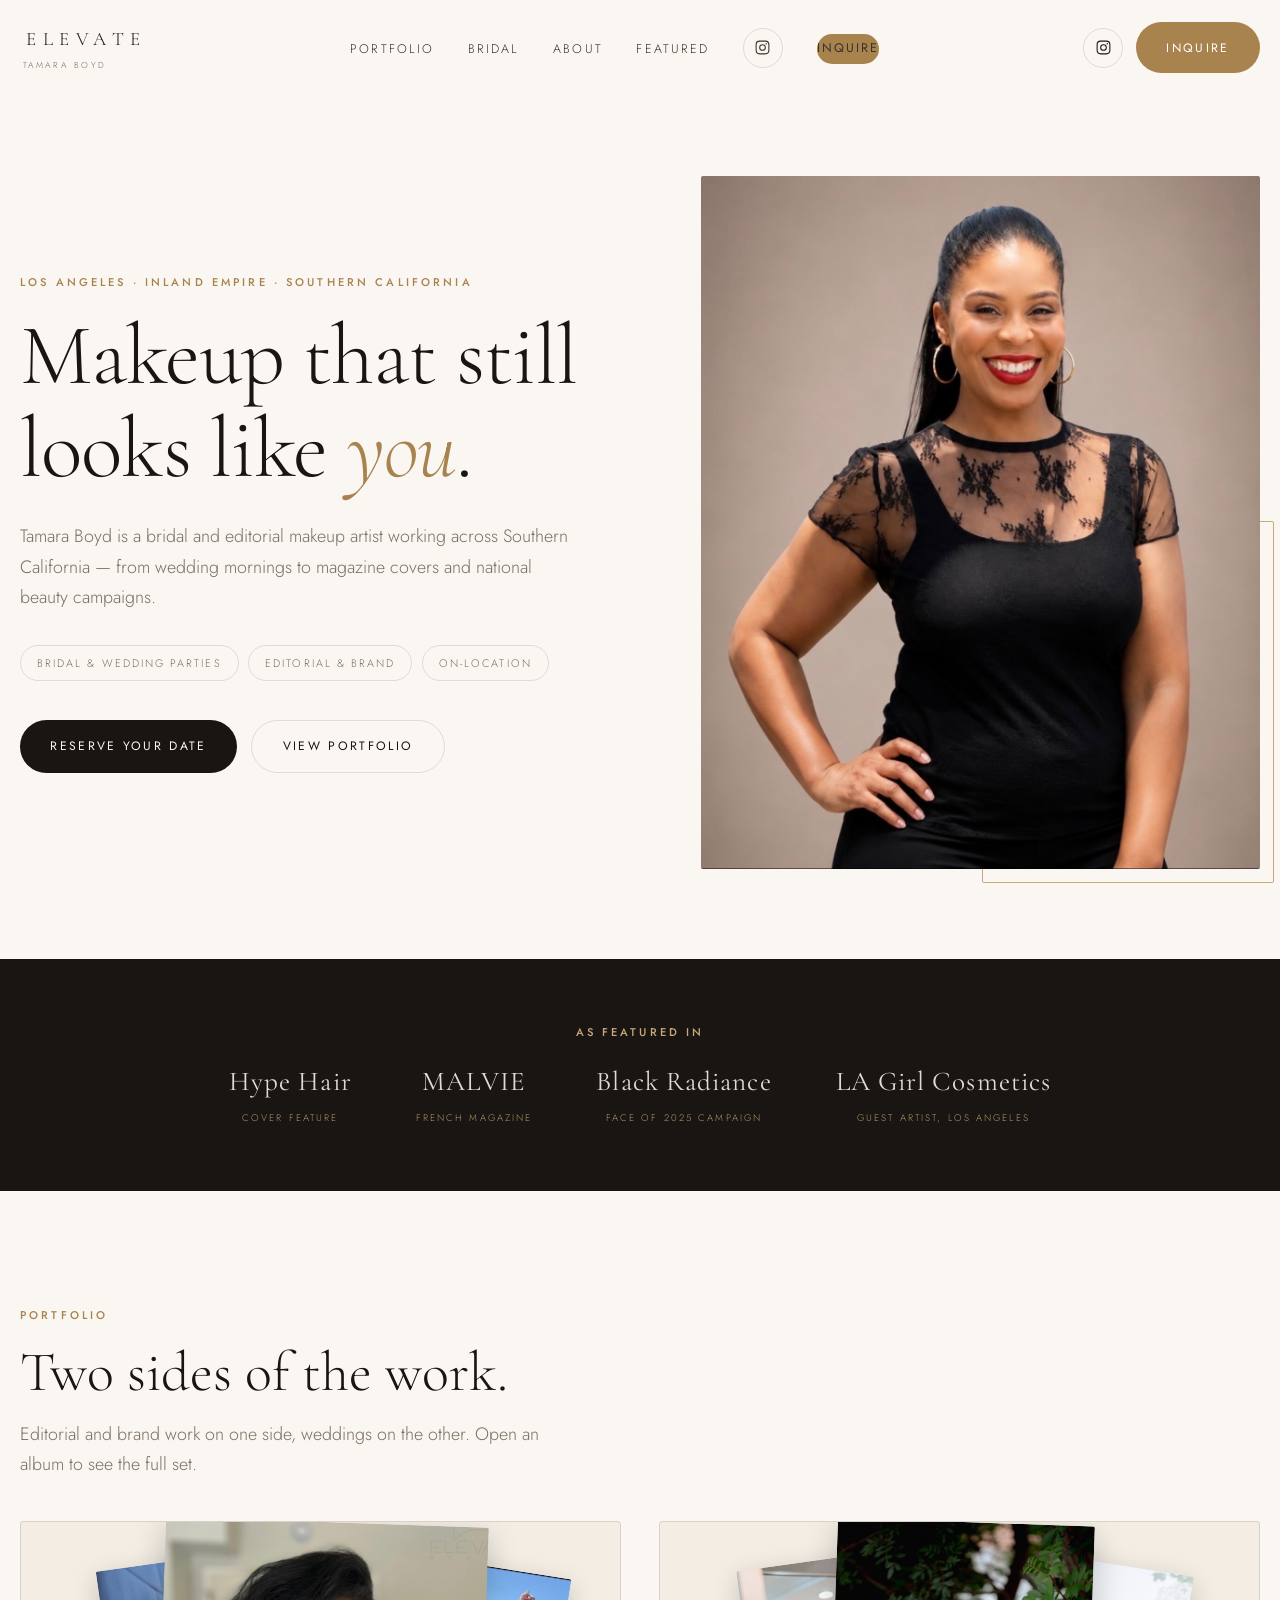
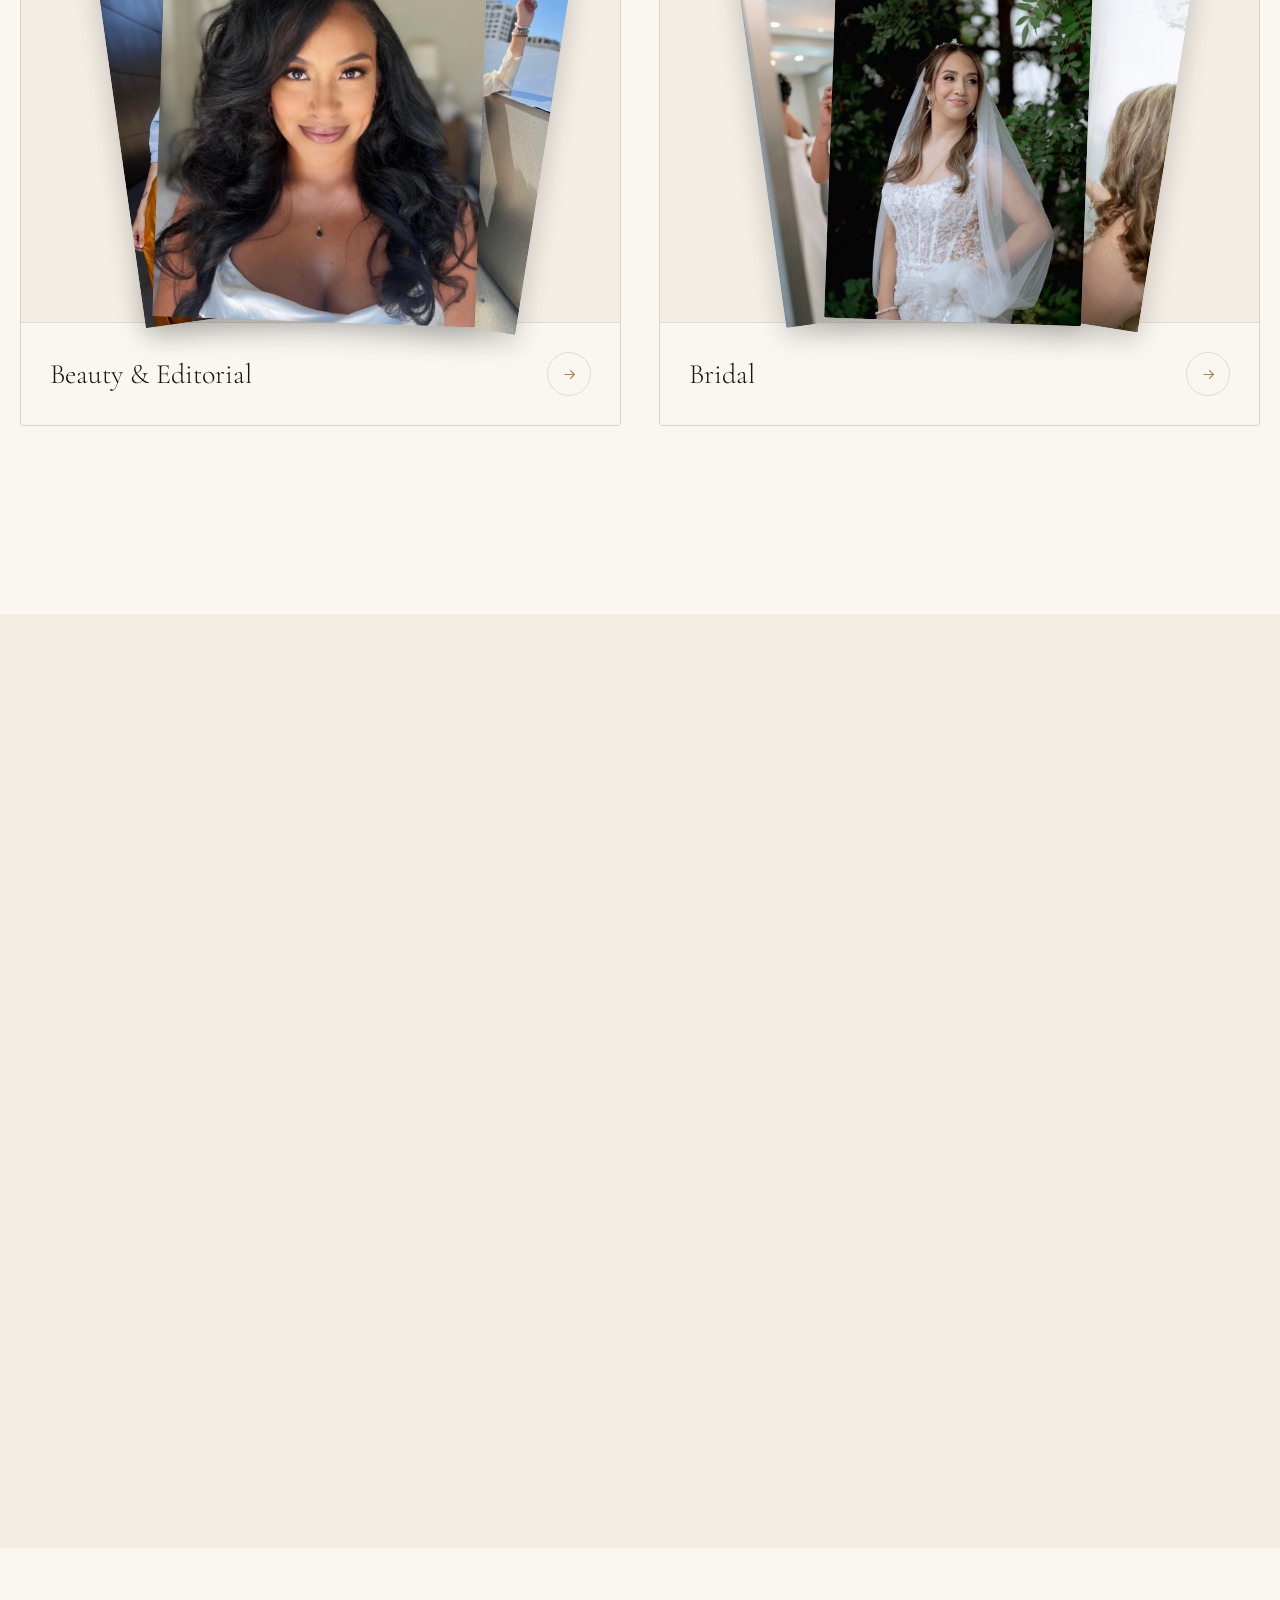
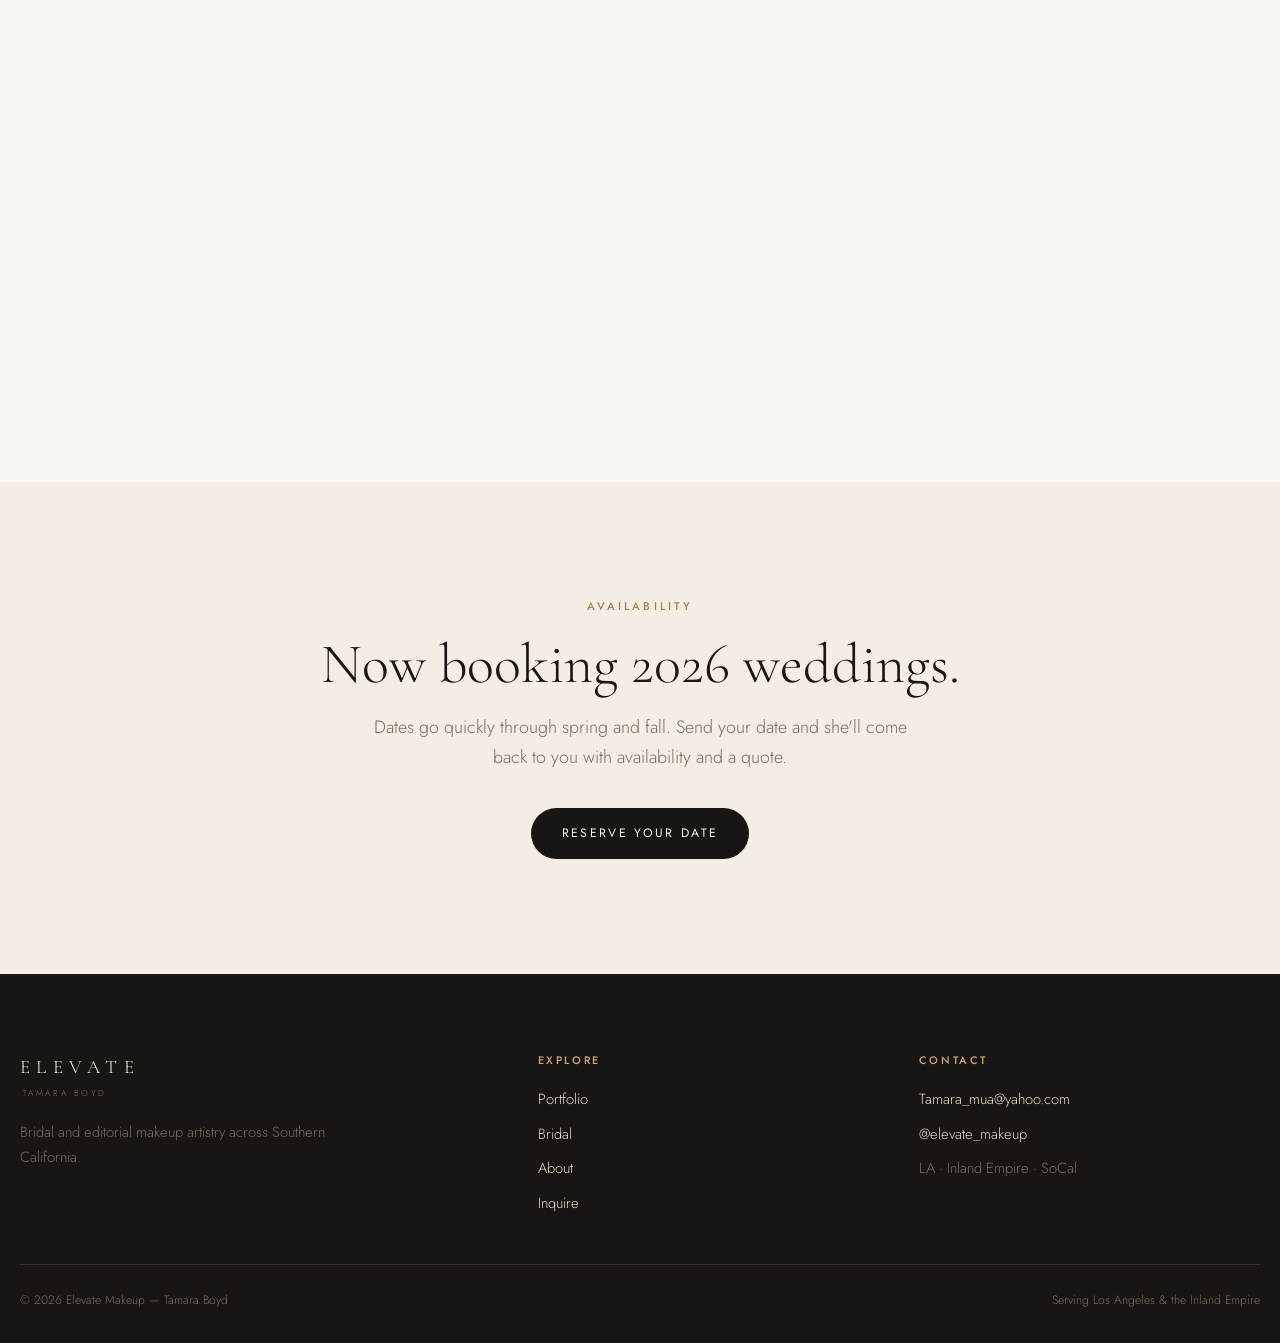
==== commit 90e7fec4: "Update press item from 'wet n wild' to 'LA Girl Cosmetics'" ====
--- a/docs/index.html
+++ b/docs/index.html
@@ -97,7 +97,7 @@
       <div class="press-item"><b>Hype Hair</b><small>Cover Feature</small></div>
       <div class="press-item"><b>MALVIE</b><small>French Magazine</small></div>
       <div class="press-item"><b>Black Radiance</b><small>Face of 2025 Campaign</small></div>
-      <div class="press-item"><b>wet n wild</b><small>Guest Artist, Los Angeles</small></div>
+      <div class="press-item"><b>LA Girl Cosmetics</b><small>Guest Artist, Los Angeles</small></div>
     </div>
   </div>
 </section>
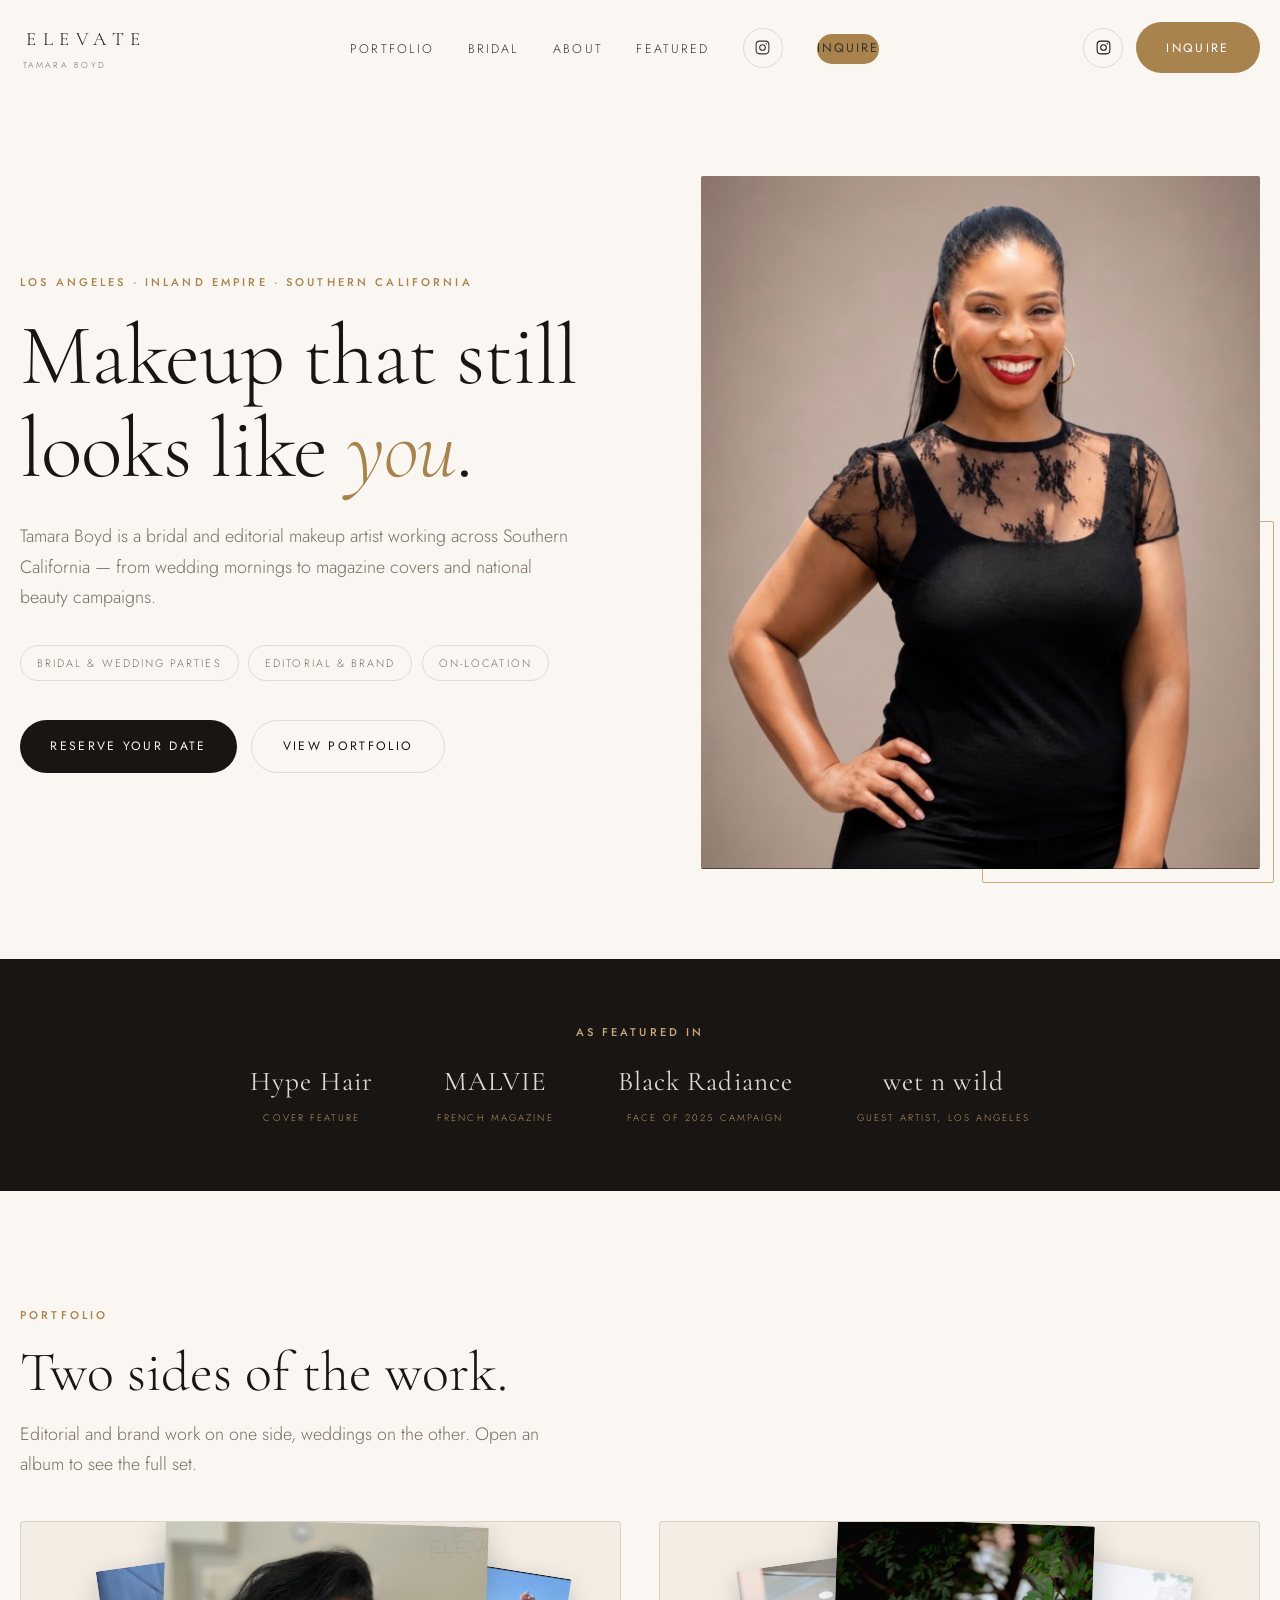
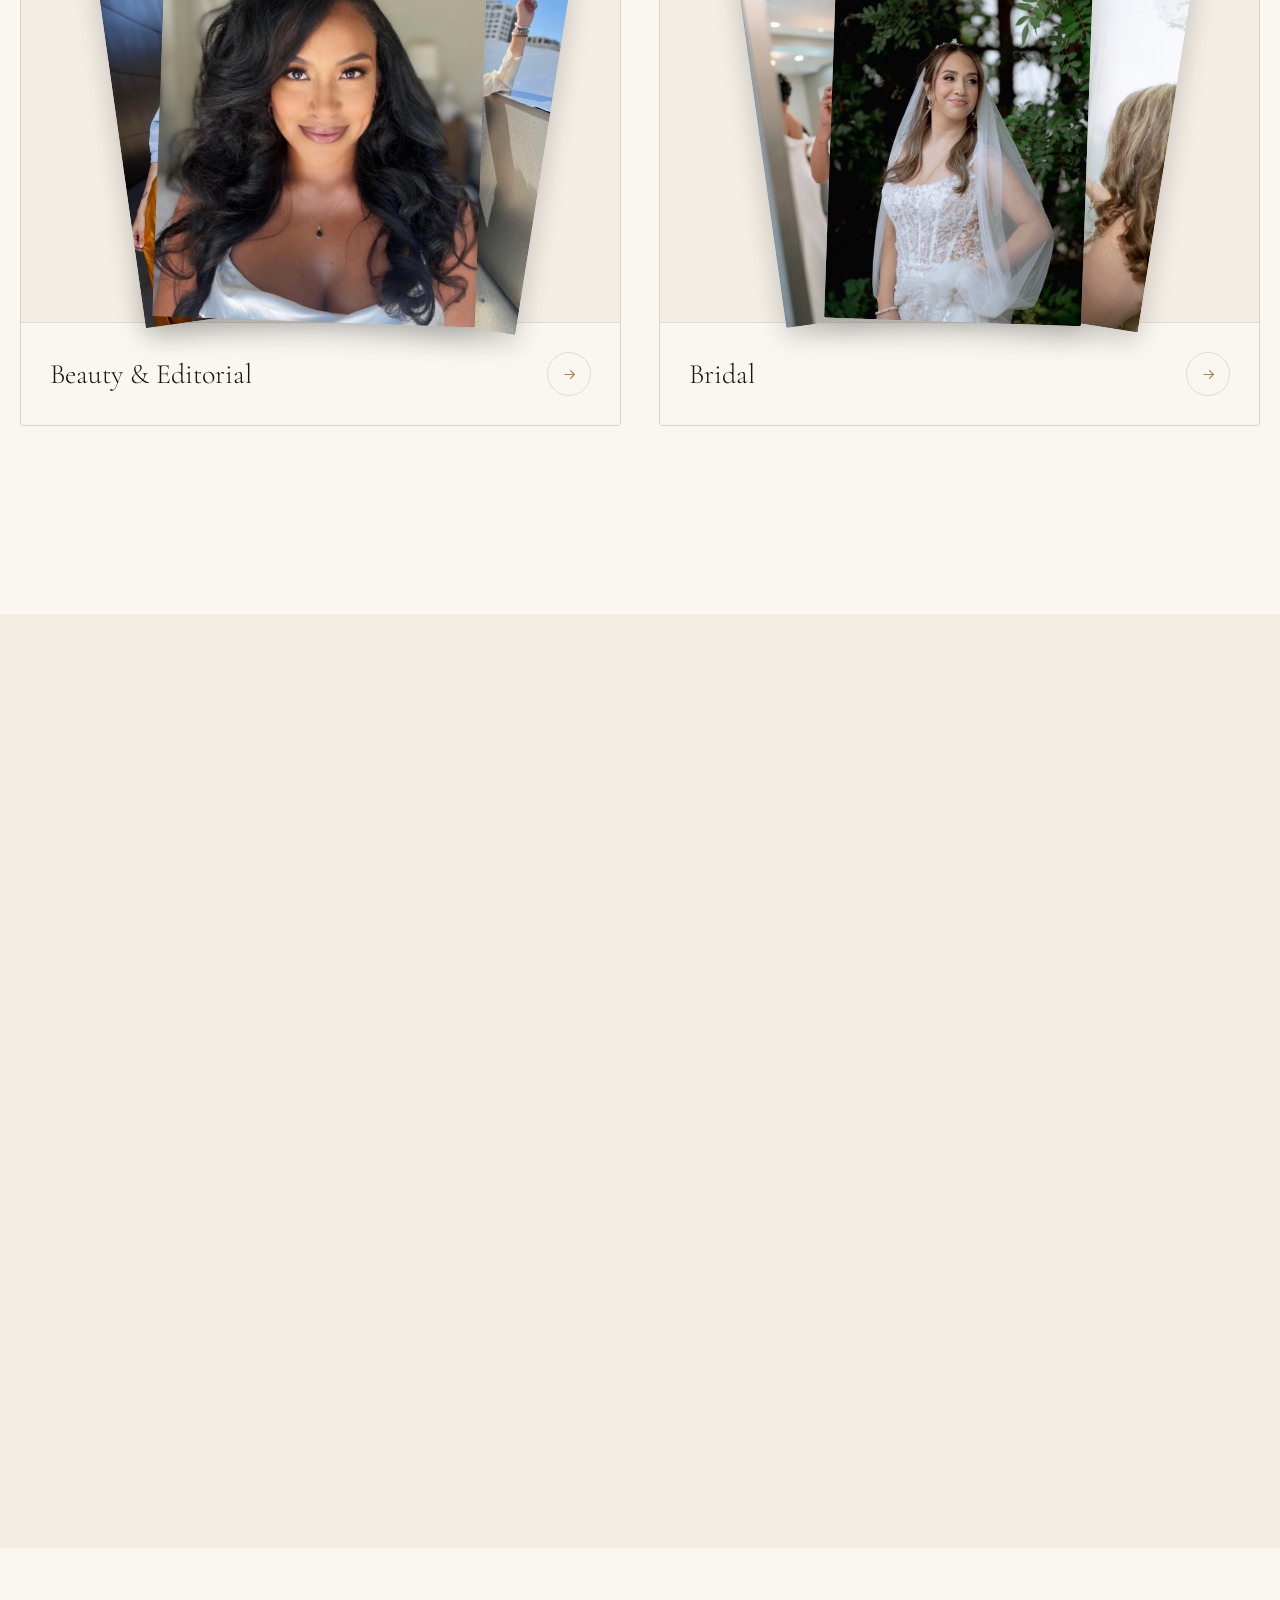
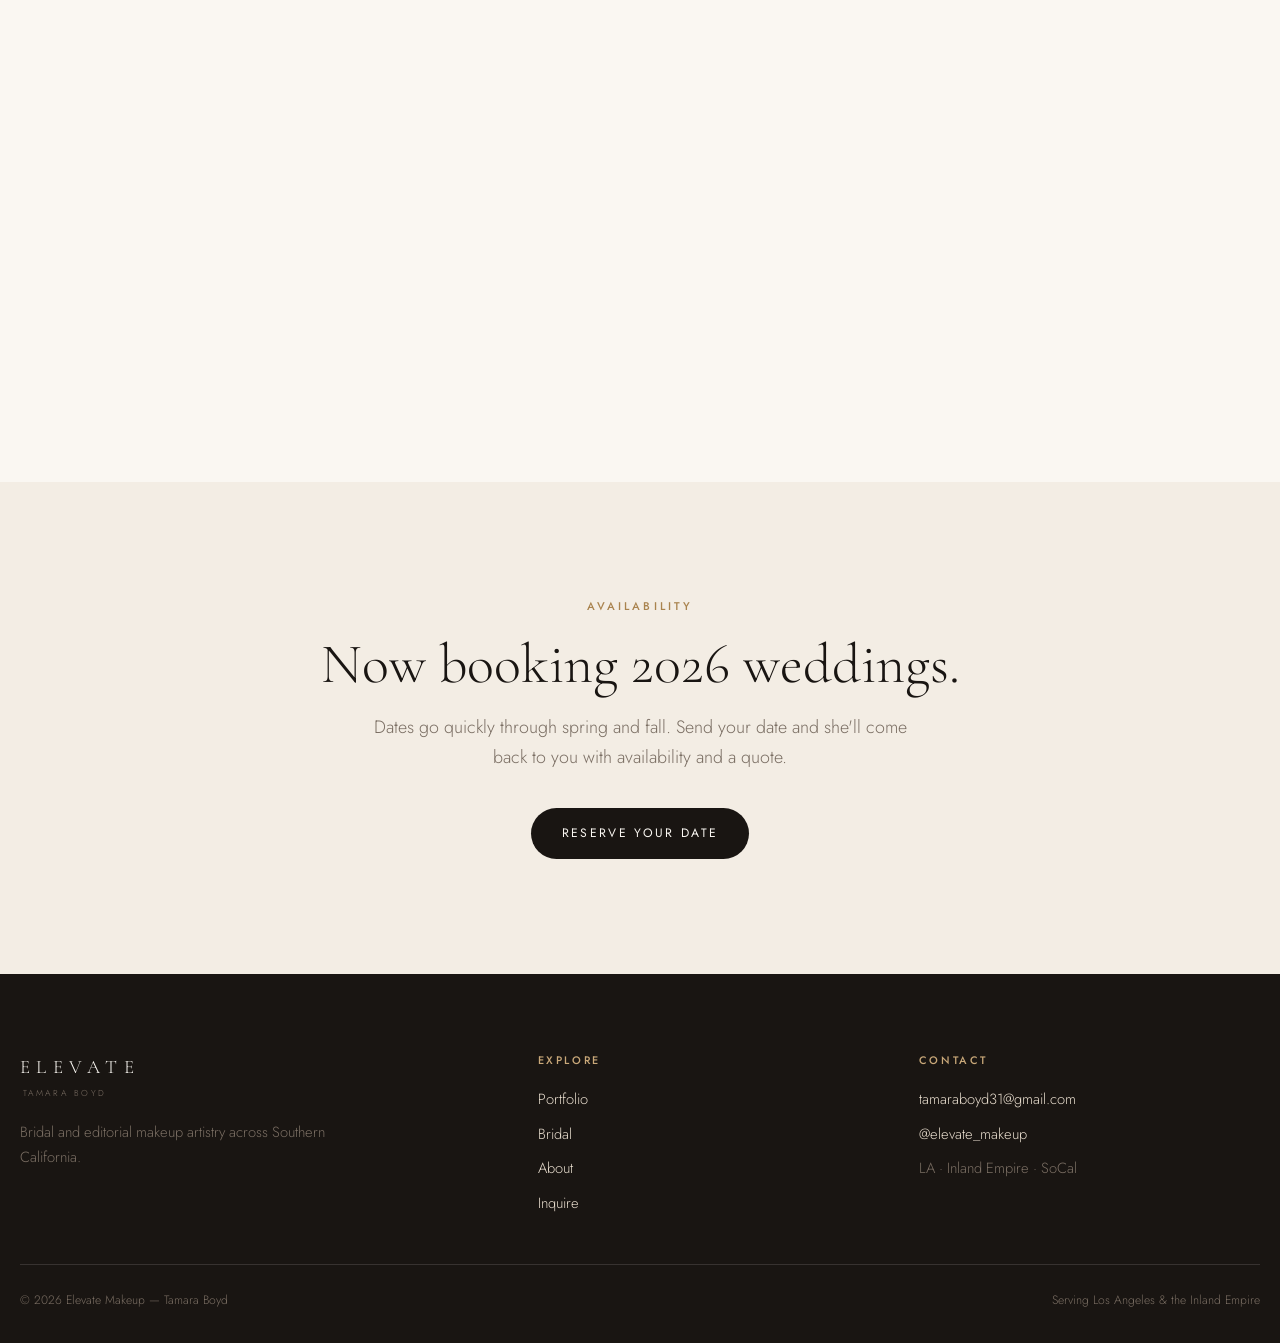
==== commit 6ecd56d7: "Add files via upload" ====
--- a/docs/index.html
+++ b/docs/index.html
@@ -16,7 +16,7 @@
 <script type="application/ld+json">
 {"@context":"https://schema.org","@type":"BeautySalon","name":"Elevate Makeup — Tamara Boyd",
 "description":"Bridal and editorial makeup artist serving Los Angeles, the Inland Empire and Southern California.",
-"email":"Tamara_mua@yahoo.com",
+"email":"tamaraboyd31@gmail.com",
 "areaServed":["Los Angeles","Inland Empire","Orange County","Southern California"],
 "sameAs":["https://www.instagram.com/elevate_makeup/"]}
 </script>
@@ -97,7 +97,7 @@
       <div class="press-item"><b>Hype Hair</b><small>Cover Feature</small></div>
       <div class="press-item"><b>MALVIE</b><small>French Magazine</small></div>
       <div class="press-item"><b>Black Radiance</b><small>Face of 2025 Campaign</small></div>
-      <div class="press-item"><b>LA Girl Cosmetics</b><small>Guest Artist, Los Angeles</small></div>
+      <div class="press-item"><b>wet n wild</b><small>Guest Artist, Los Angeles</small></div>
     </div>
   </div>
 </section>
@@ -207,7 +207,7 @@
       <div>
         <h4>Contact</h4>
         <ul>
-          <li><a href="mailto:Tamara_mua@yahoo.com">Tamara_mua@yahoo.com</a></li>
+          <li><a href="mailto:tamaraboyd31@gmail.com">tamaraboyd31@gmail.com</a></li>
           <li><a href="https://www.instagram.com/elevate_makeup/" target="_blank" rel="noopener">@elevate_makeup</a></li>
           <li style="color:var(--muted)">LA · Inland Empire · SoCal</li>
         </ul>
@@ -311,7 +311,7 @@
       <h2>On its way.</h2>
       <p class="lede" style="margin-inline:auto">Your email app should have opened with everything
       filled in — just hit send. If it didn't, write her at
-      <a href="mailto:Tamara_mua@yahoo.com" style="color:var(--gold)">Tamara_mua@yahoo.com</a>.</p>
+      <a href="mailto:tamaraboyd31@gmail.com" style="color:var(--gold)">tamaraboyd31@gmail.com</a>.</p>
     </div>
   </div>
 </div>
